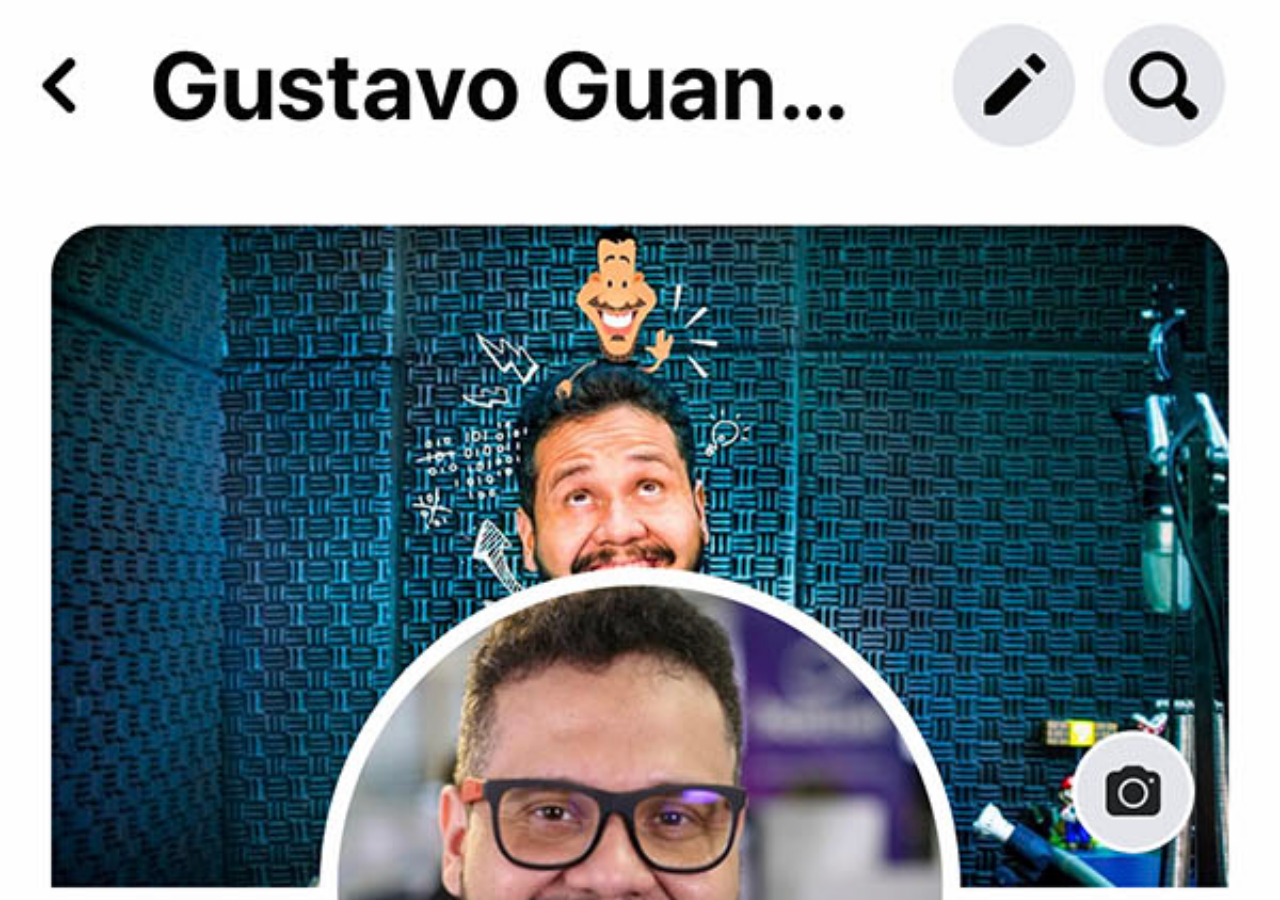
==== facebook.html @ ce28a298 "update" ====
<!DOCTYPE html>
<html lang="pt-br">
<head>
    <meta charset="UTF-8">
    <meta http-equiv="X-UA-Compatible" content="IE=edge">
    <meta name="viewport" content="width=device-width, initial-scale=1.0">
    <title>Home</title>
    <style>

    *{
        margin: 0;
        padding: 0;
    }

    body{
        width: 100vw;
        height: 100vh;
        background: black url('IMG/tela-facebook.jpg') no-repeat top center;
        background-size: cover;
    }

    </style>
</head>
<body>
    
</body>
</html>
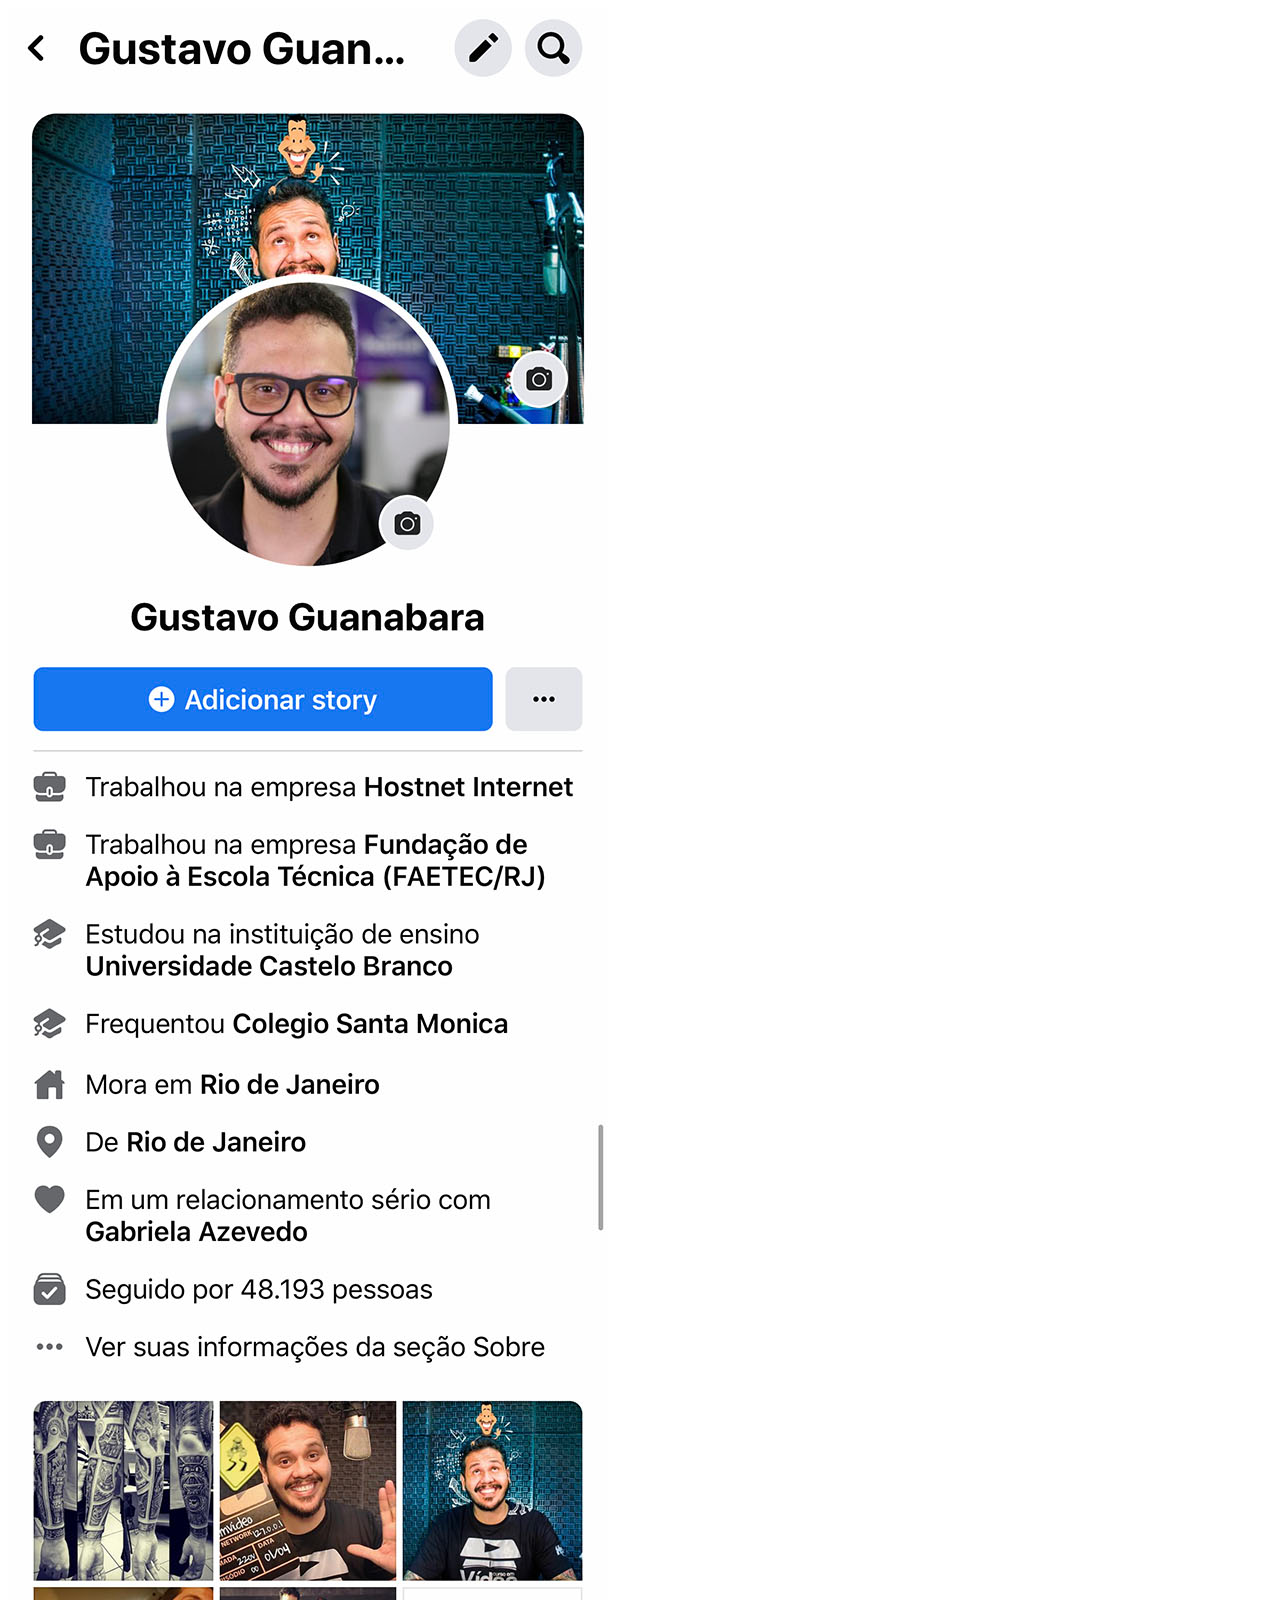
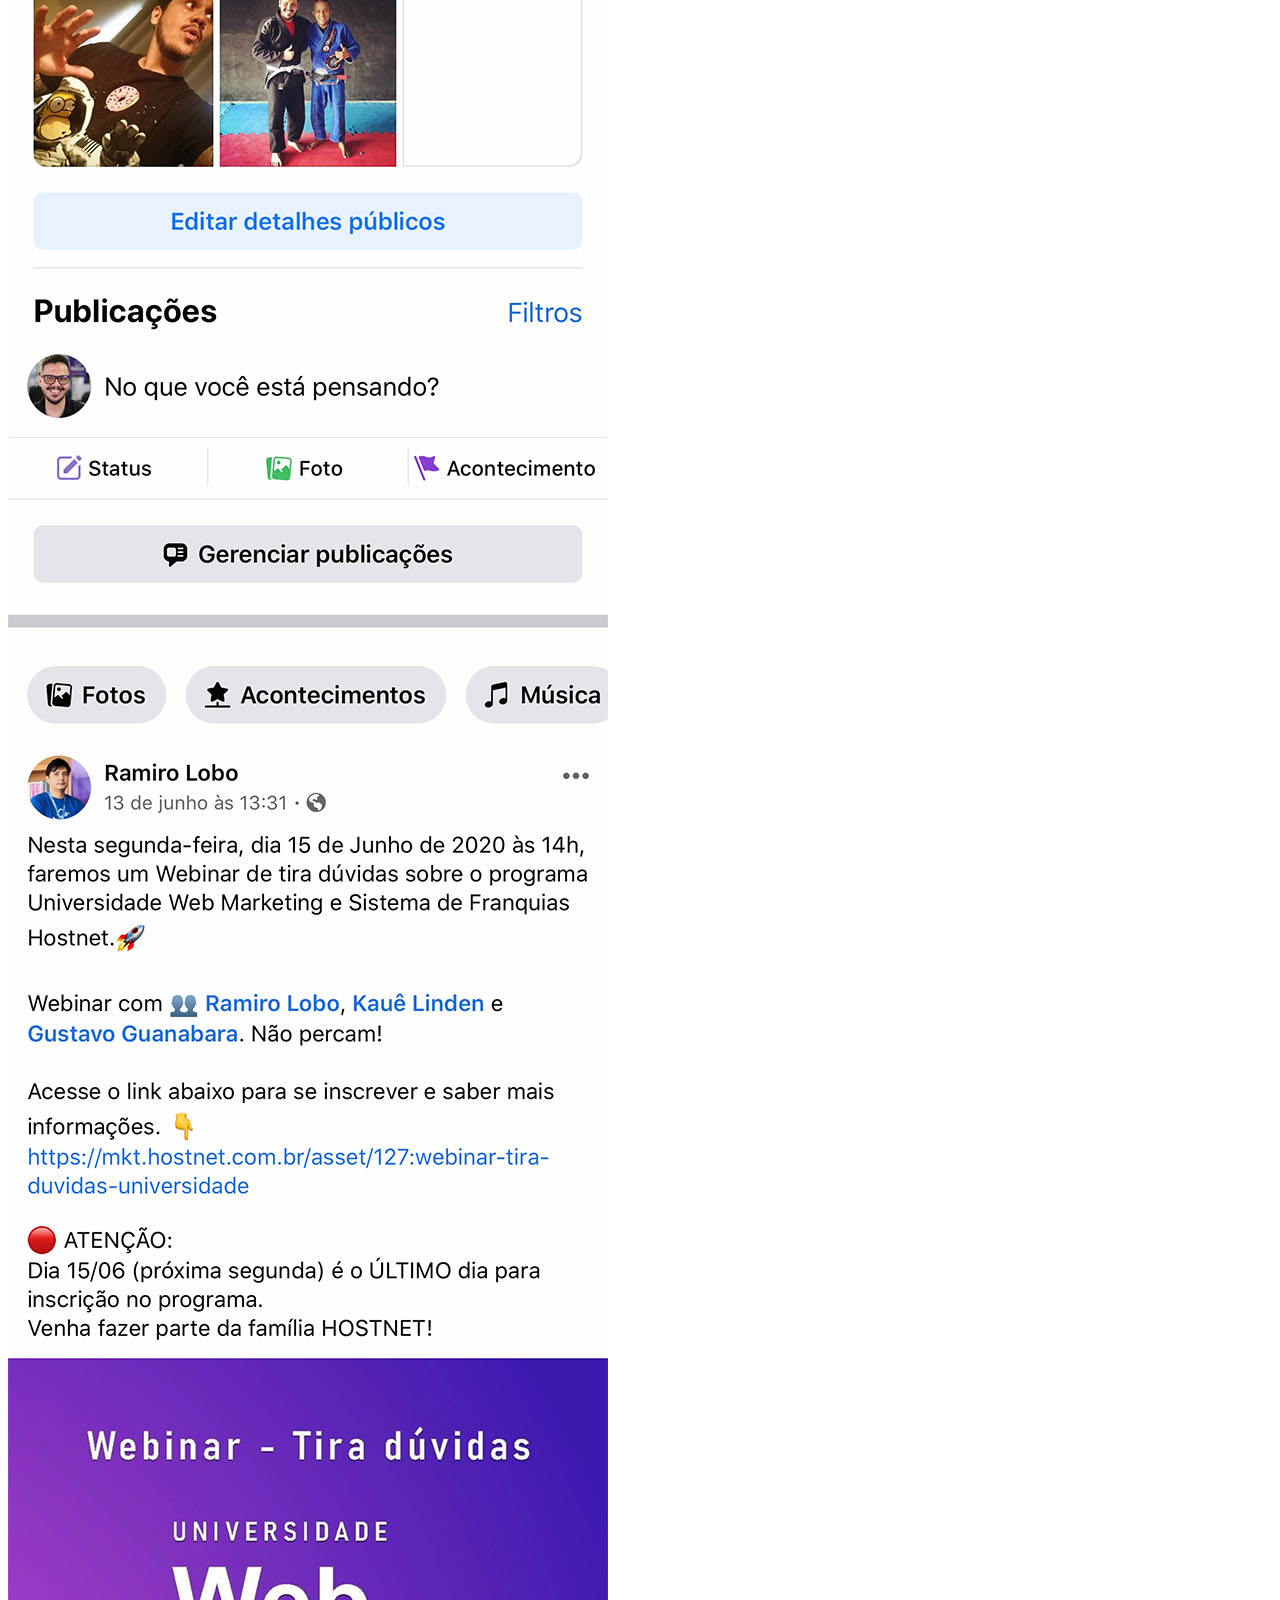
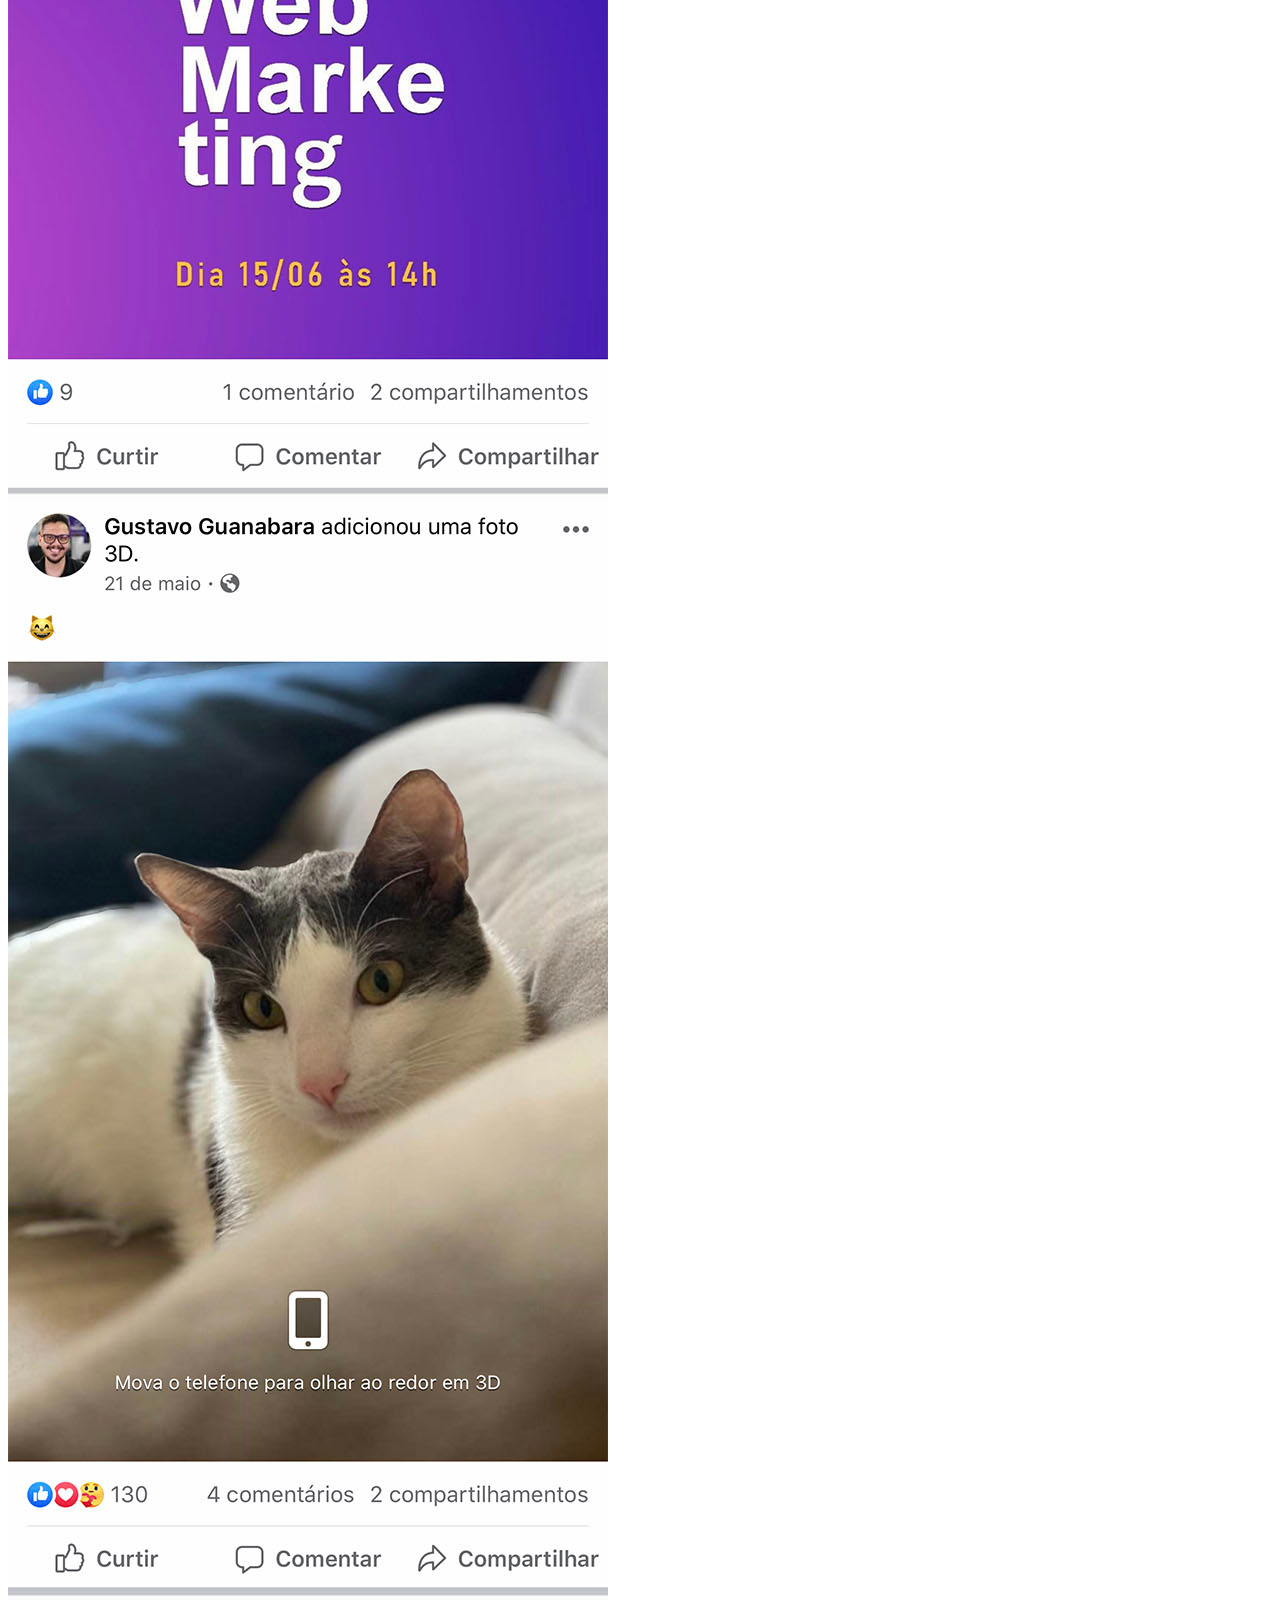
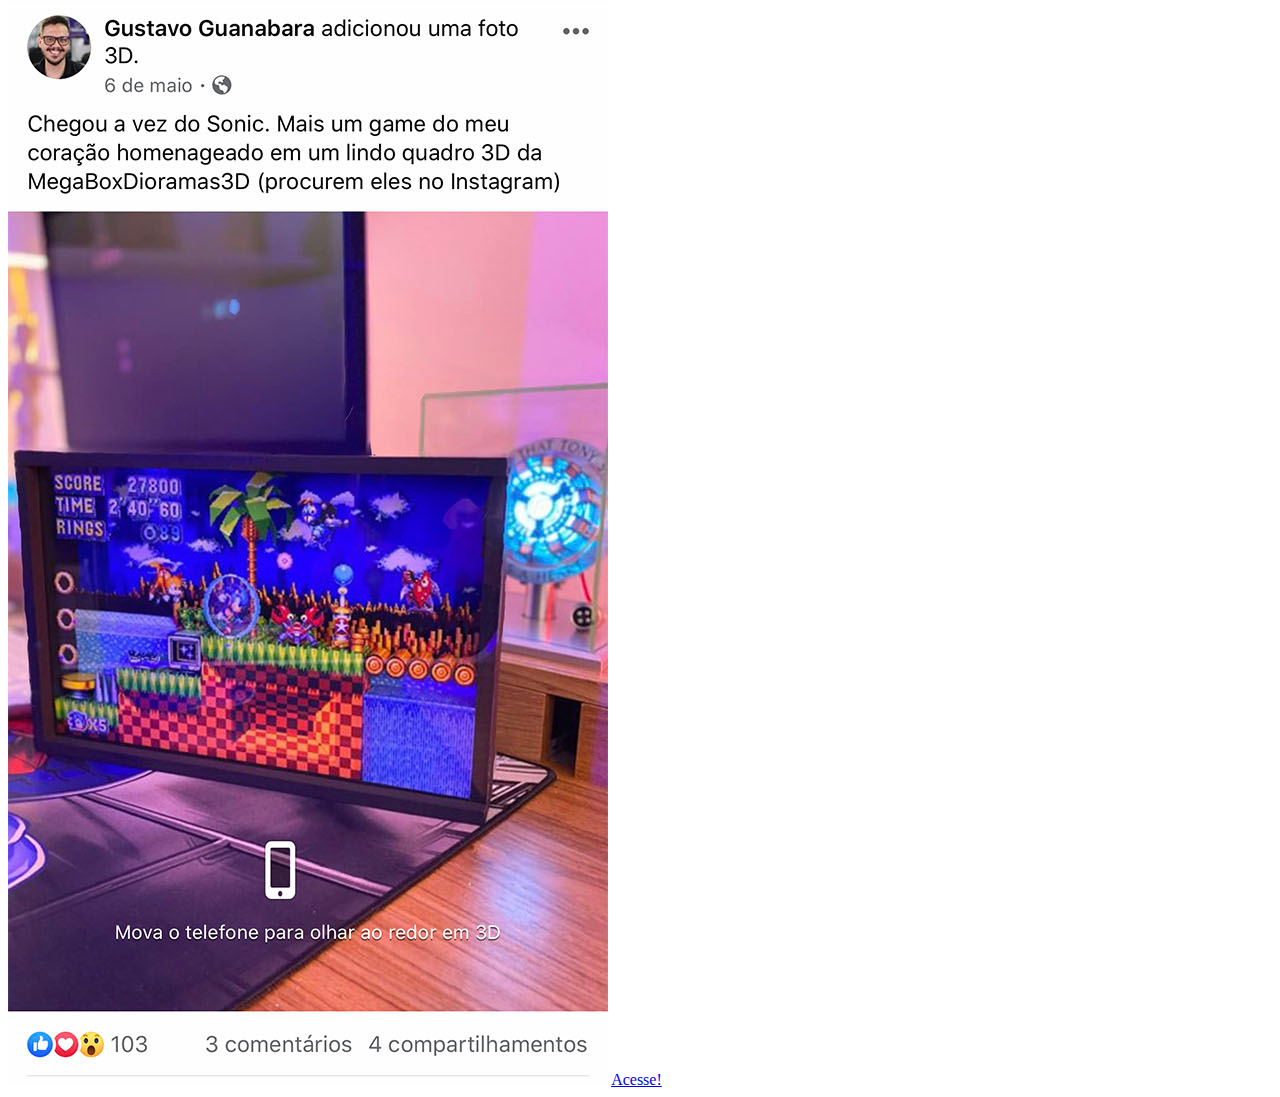
==== commit 8c5db3bd: "UPDATE" ====
--- a/facebook.html
+++ b/facebook.html
@@ -5,23 +5,10 @@
     <meta http-equiv="X-UA-Compatible" content="IE=edge">
     <meta name="viewport" content="width=device-width, initial-scale=1.0">
     <title>Home</title>
-    <style>
-
-    *{
-        margin: 0;
-        padding: 0;
-    }
-
-    body{
-        width: 100vw;
-        height: 100vh;
-        background: black url('IMG/tela-facebook.jpg') no-repeat top center;
-        background-size: cover;
-    }
-
-    </style>
+    <link rel="stylesheet" href="css/social.css">
 </head>
 <body>
-    
+    <img src="IMG/tela-facebook.jpg" alt="">
+    <a href="https://fb.com/maxthexus" target="_blank">Acesse!</a>
 </body>
 </html>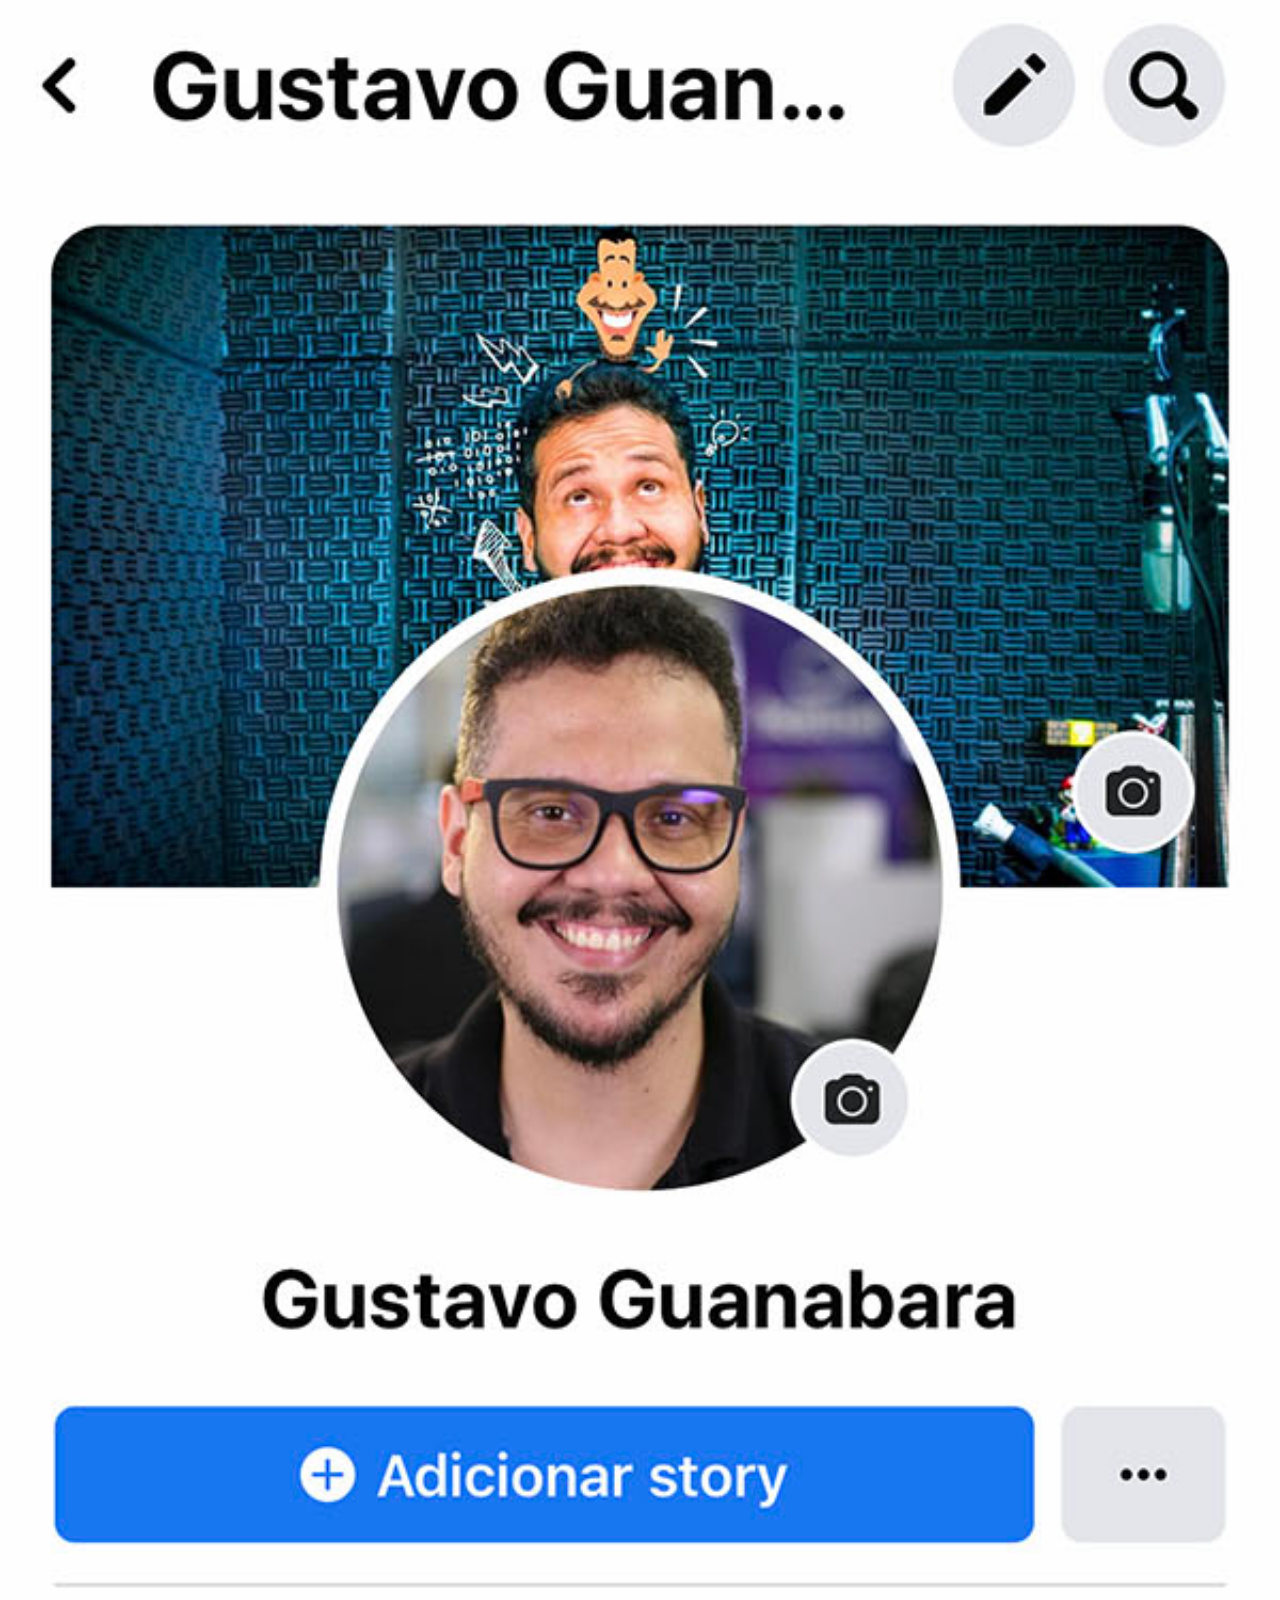
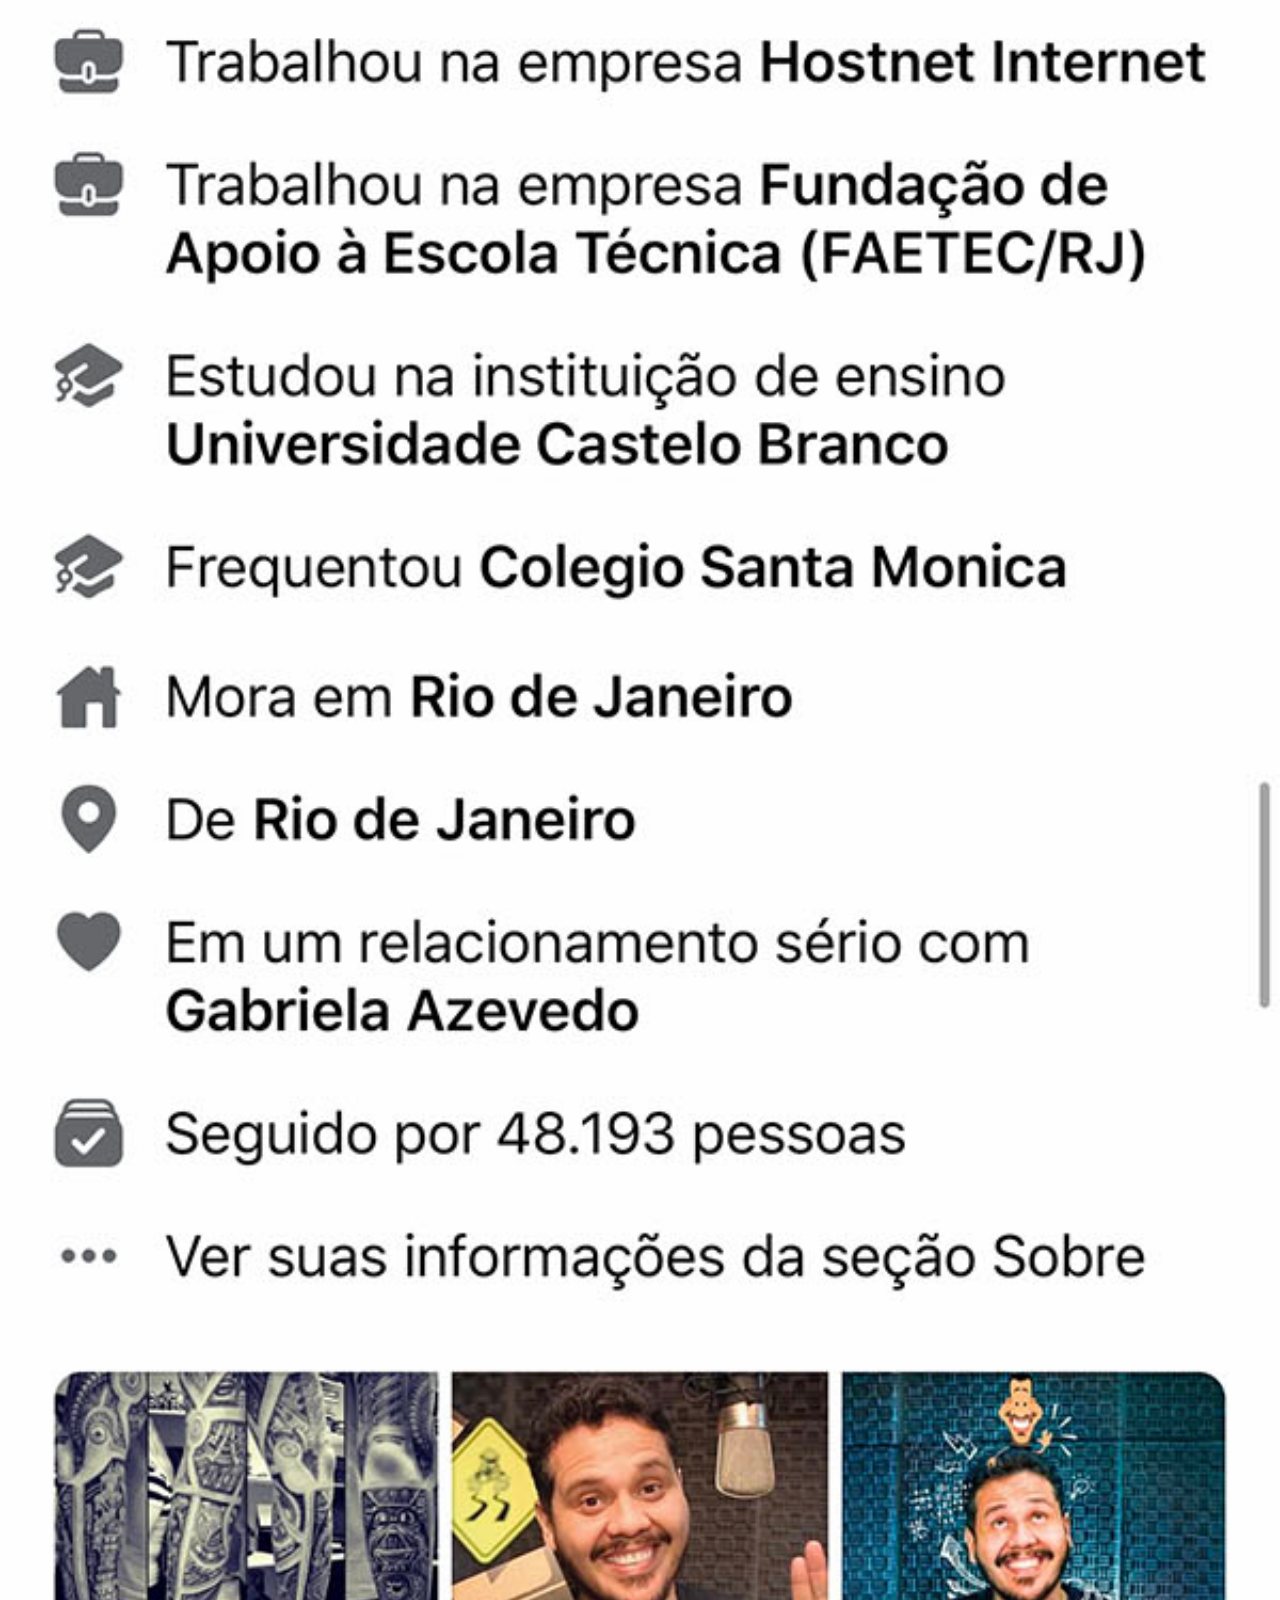
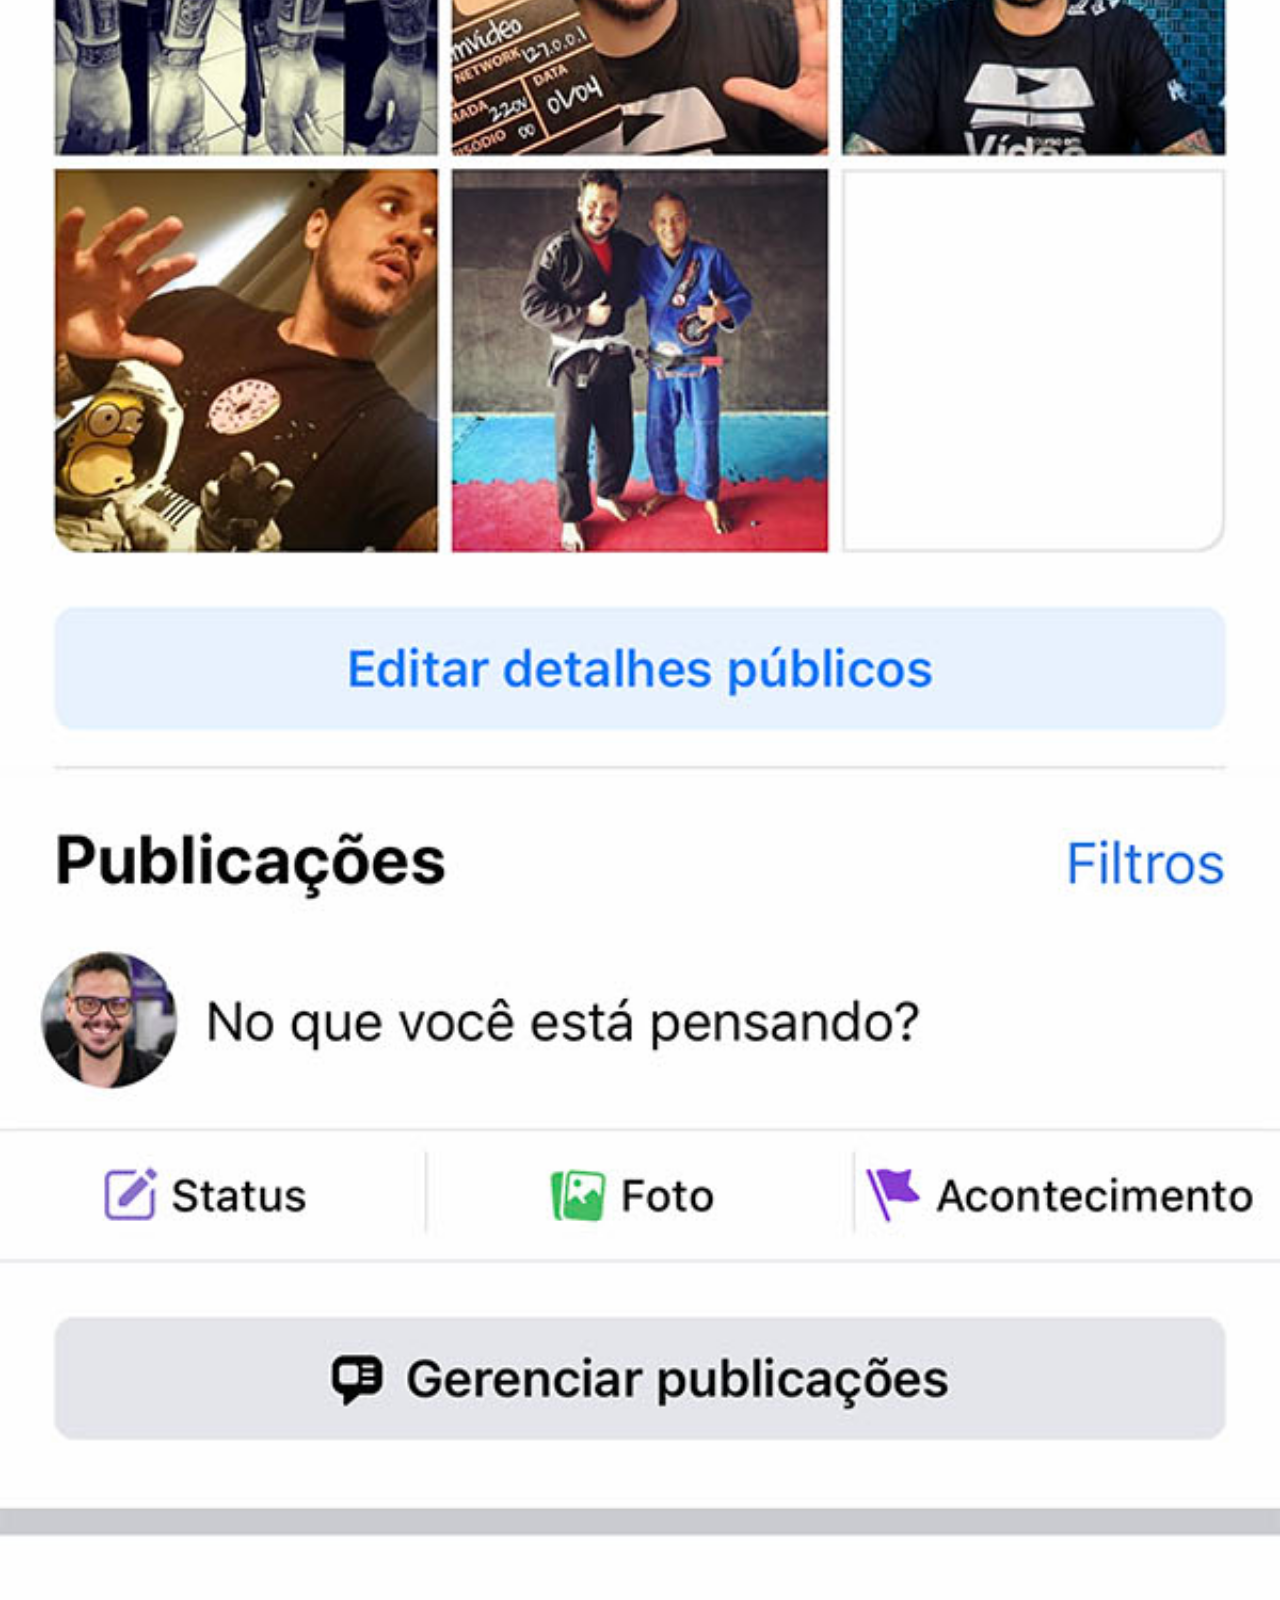
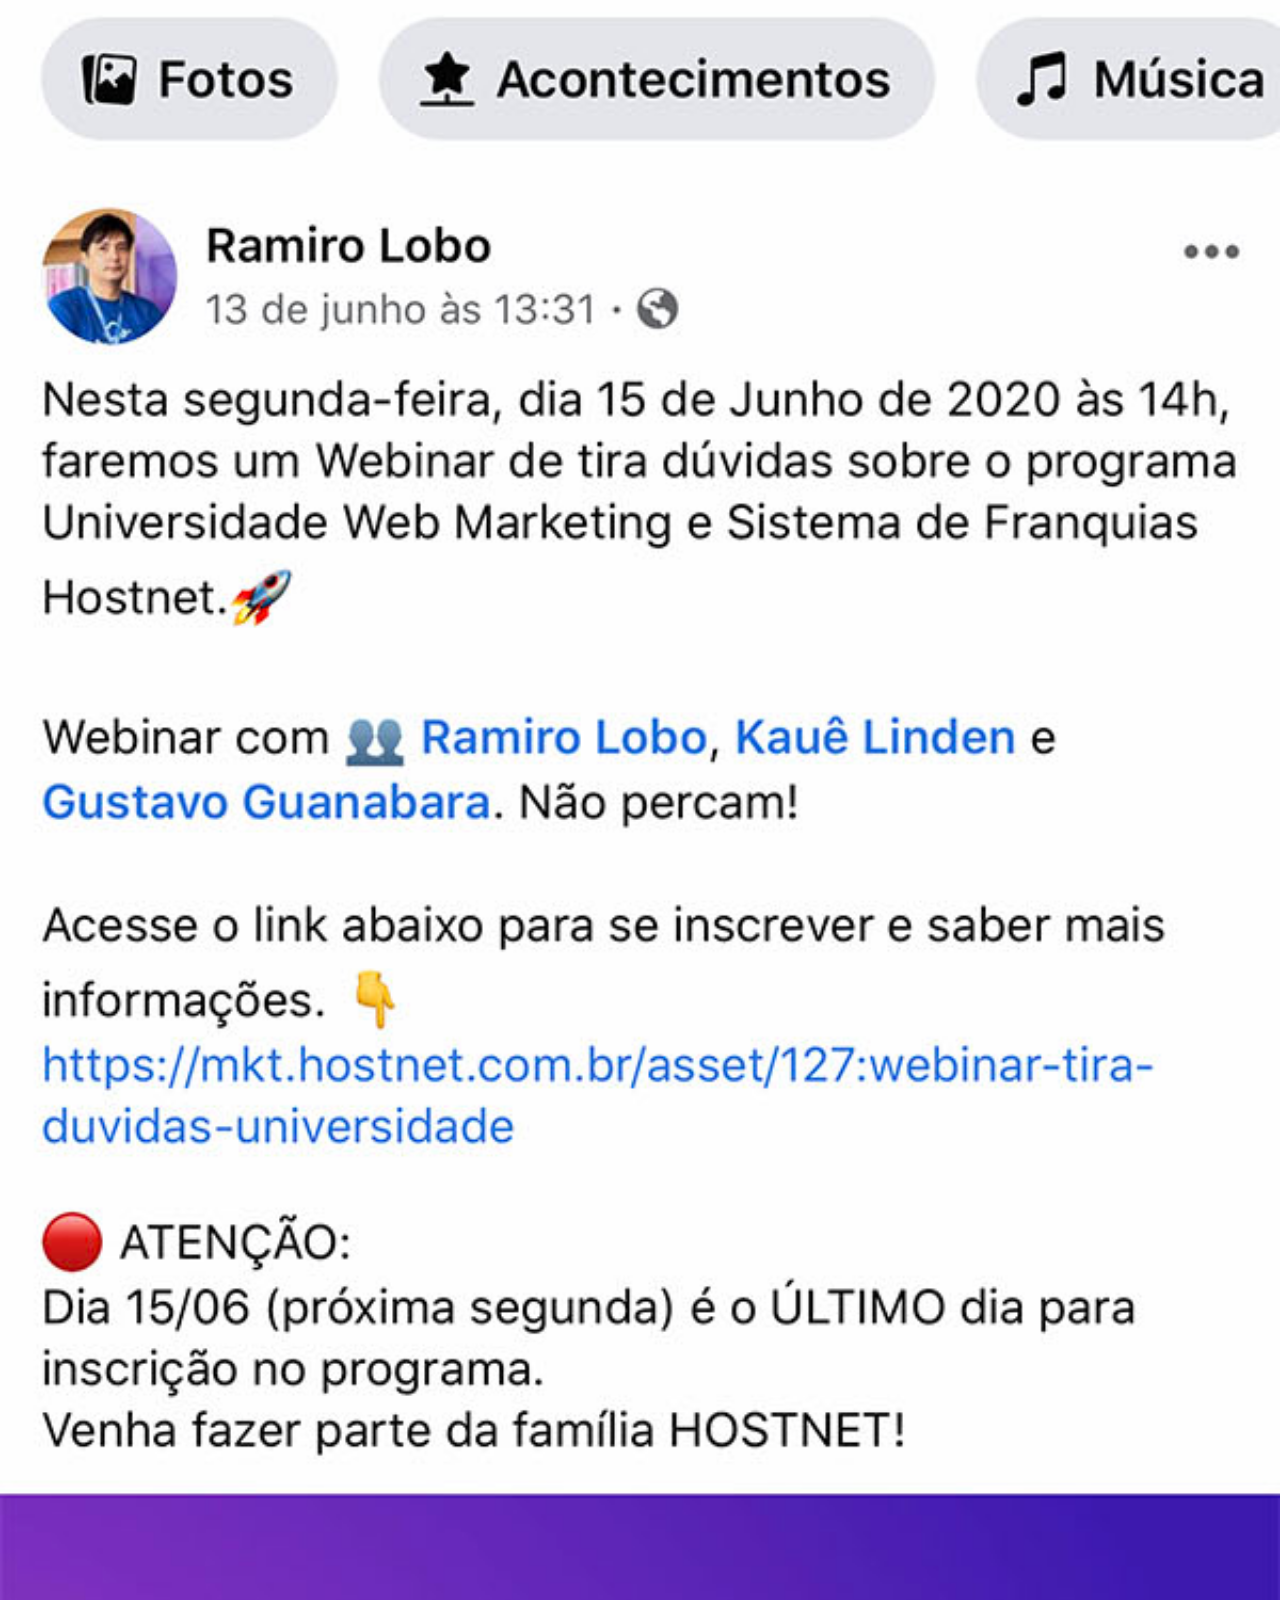
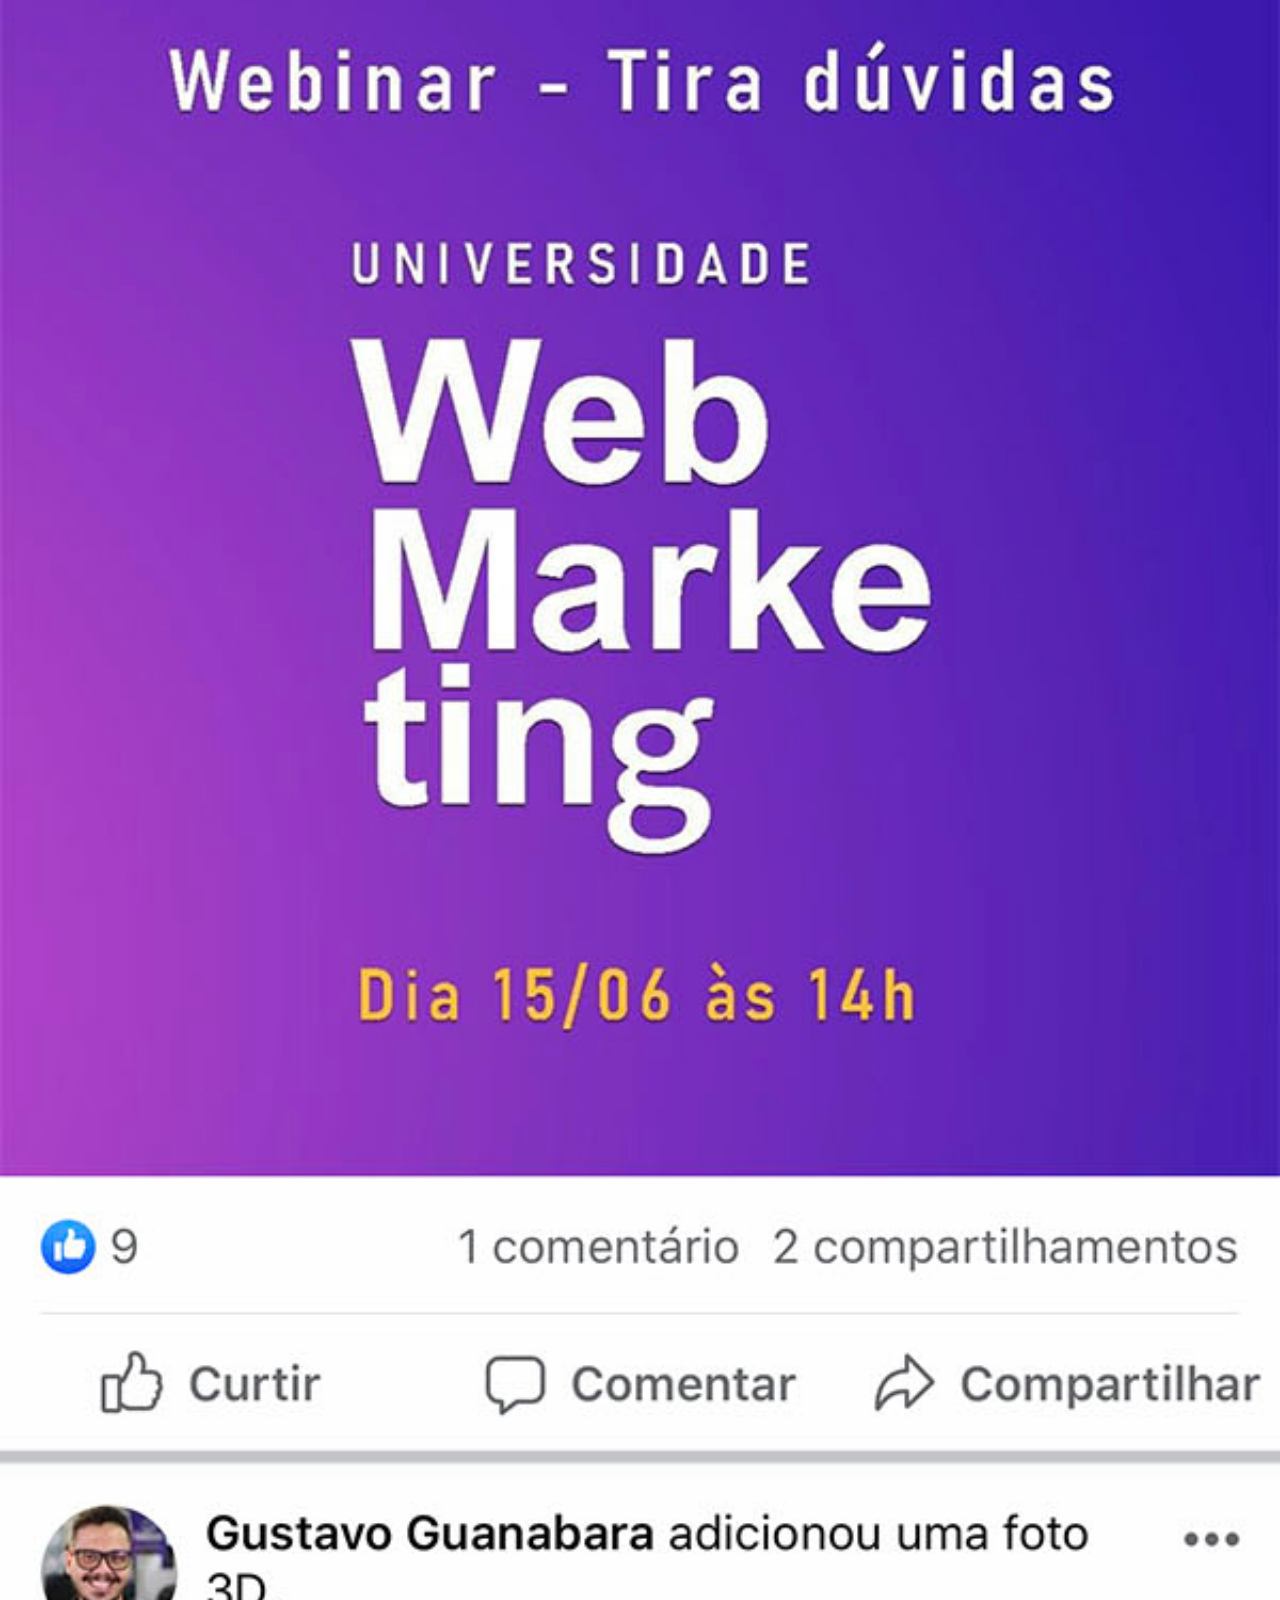
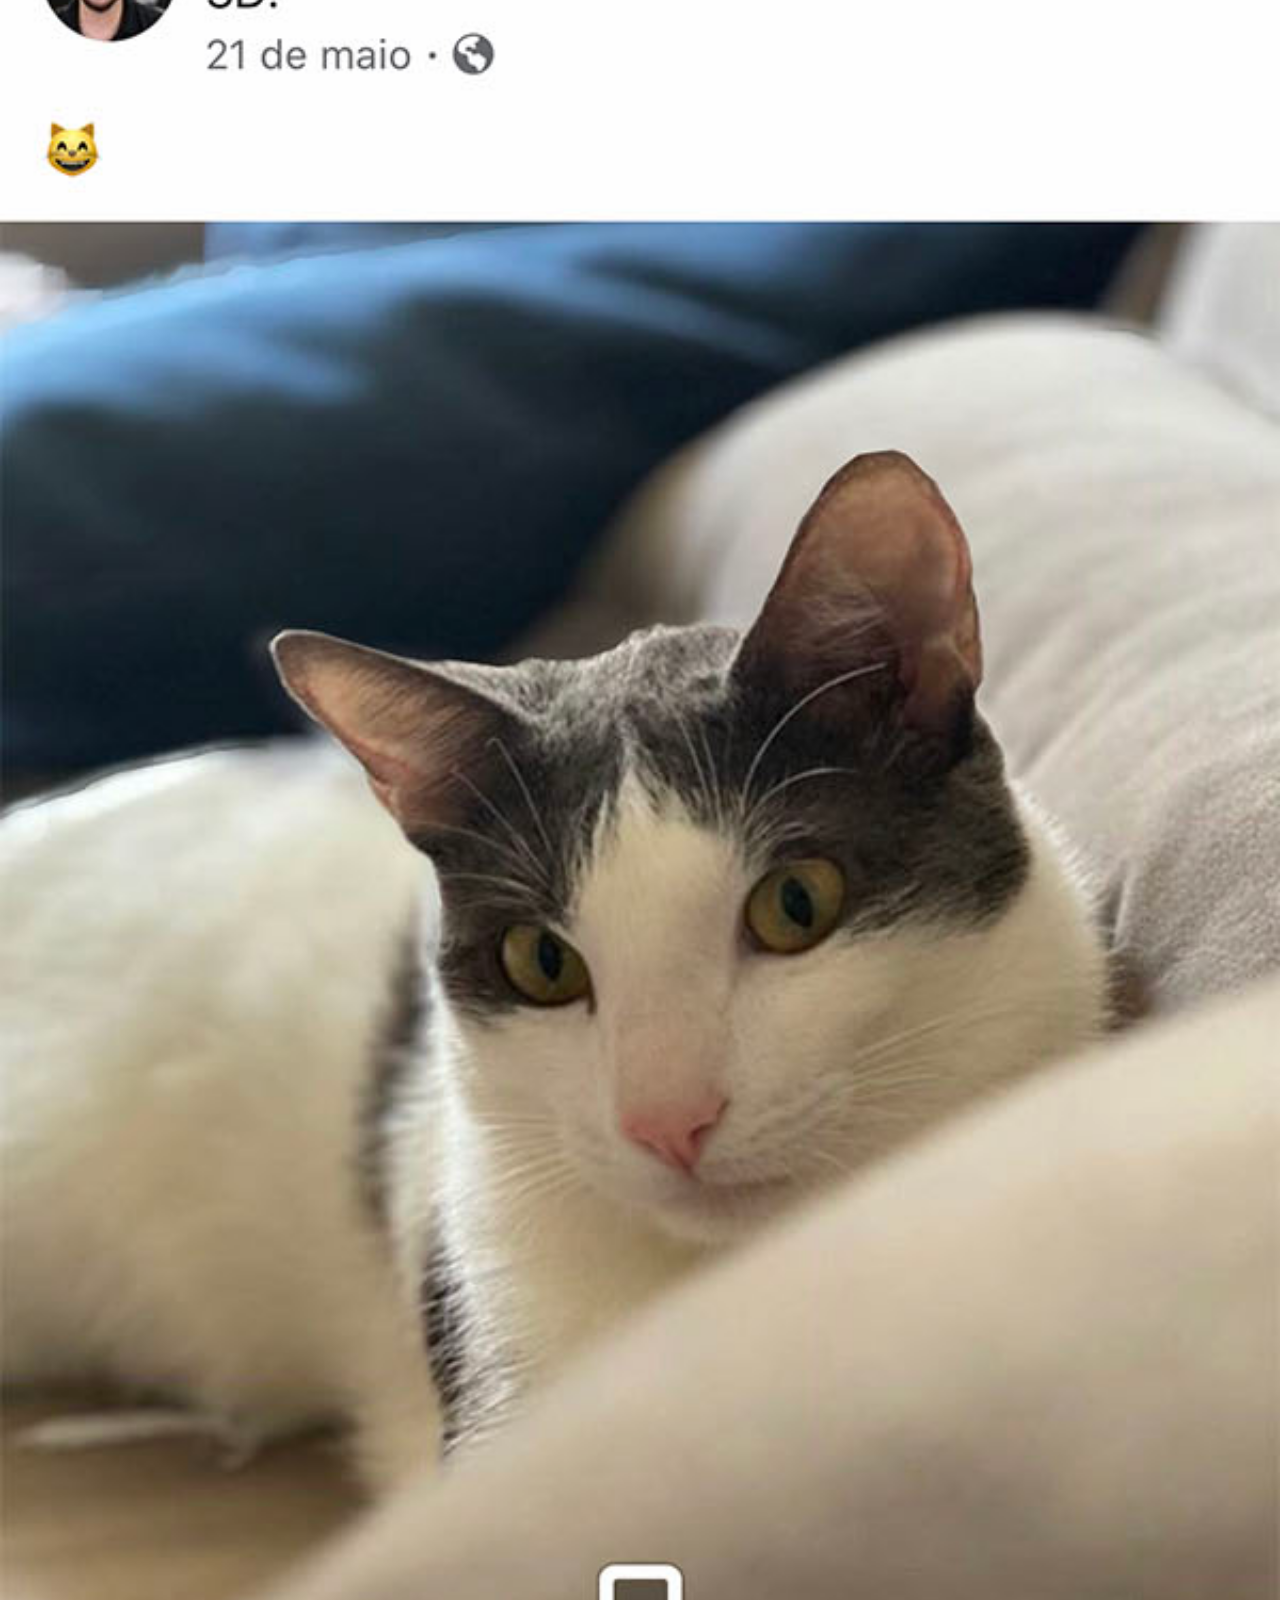
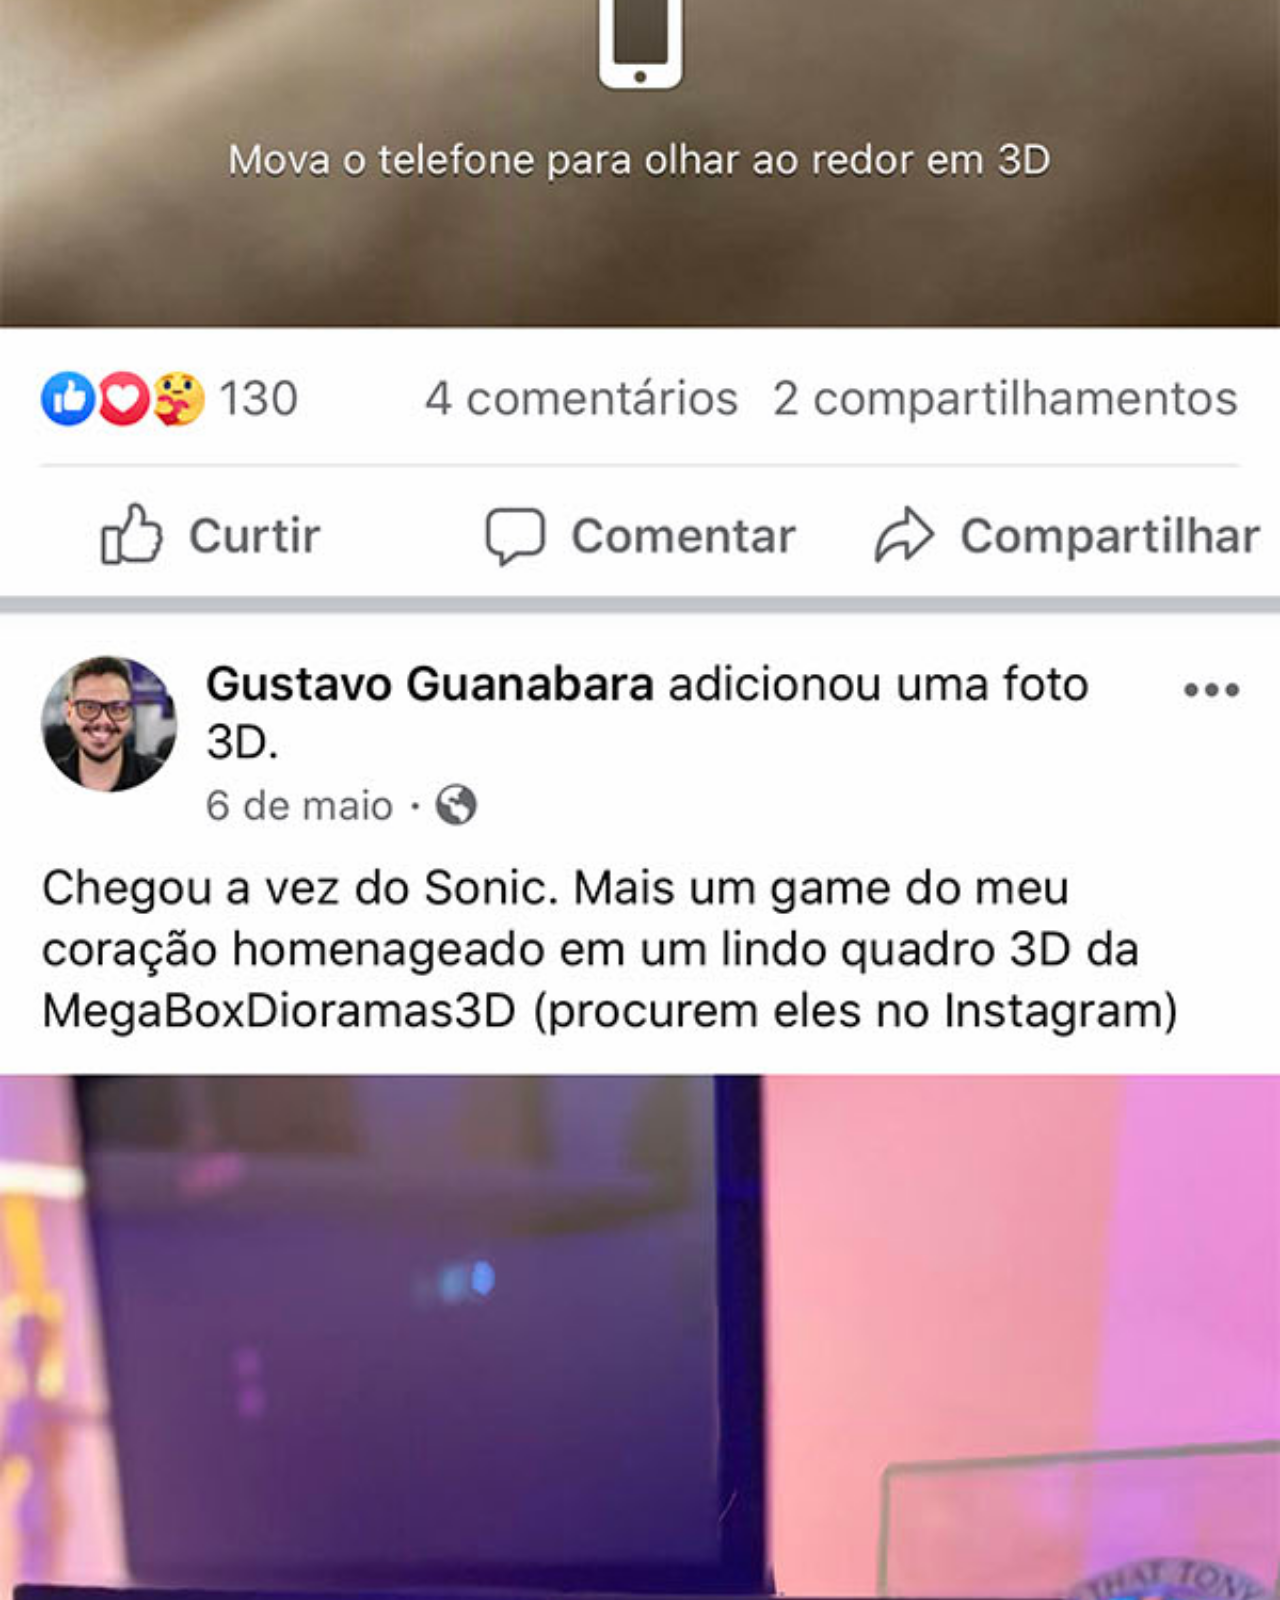
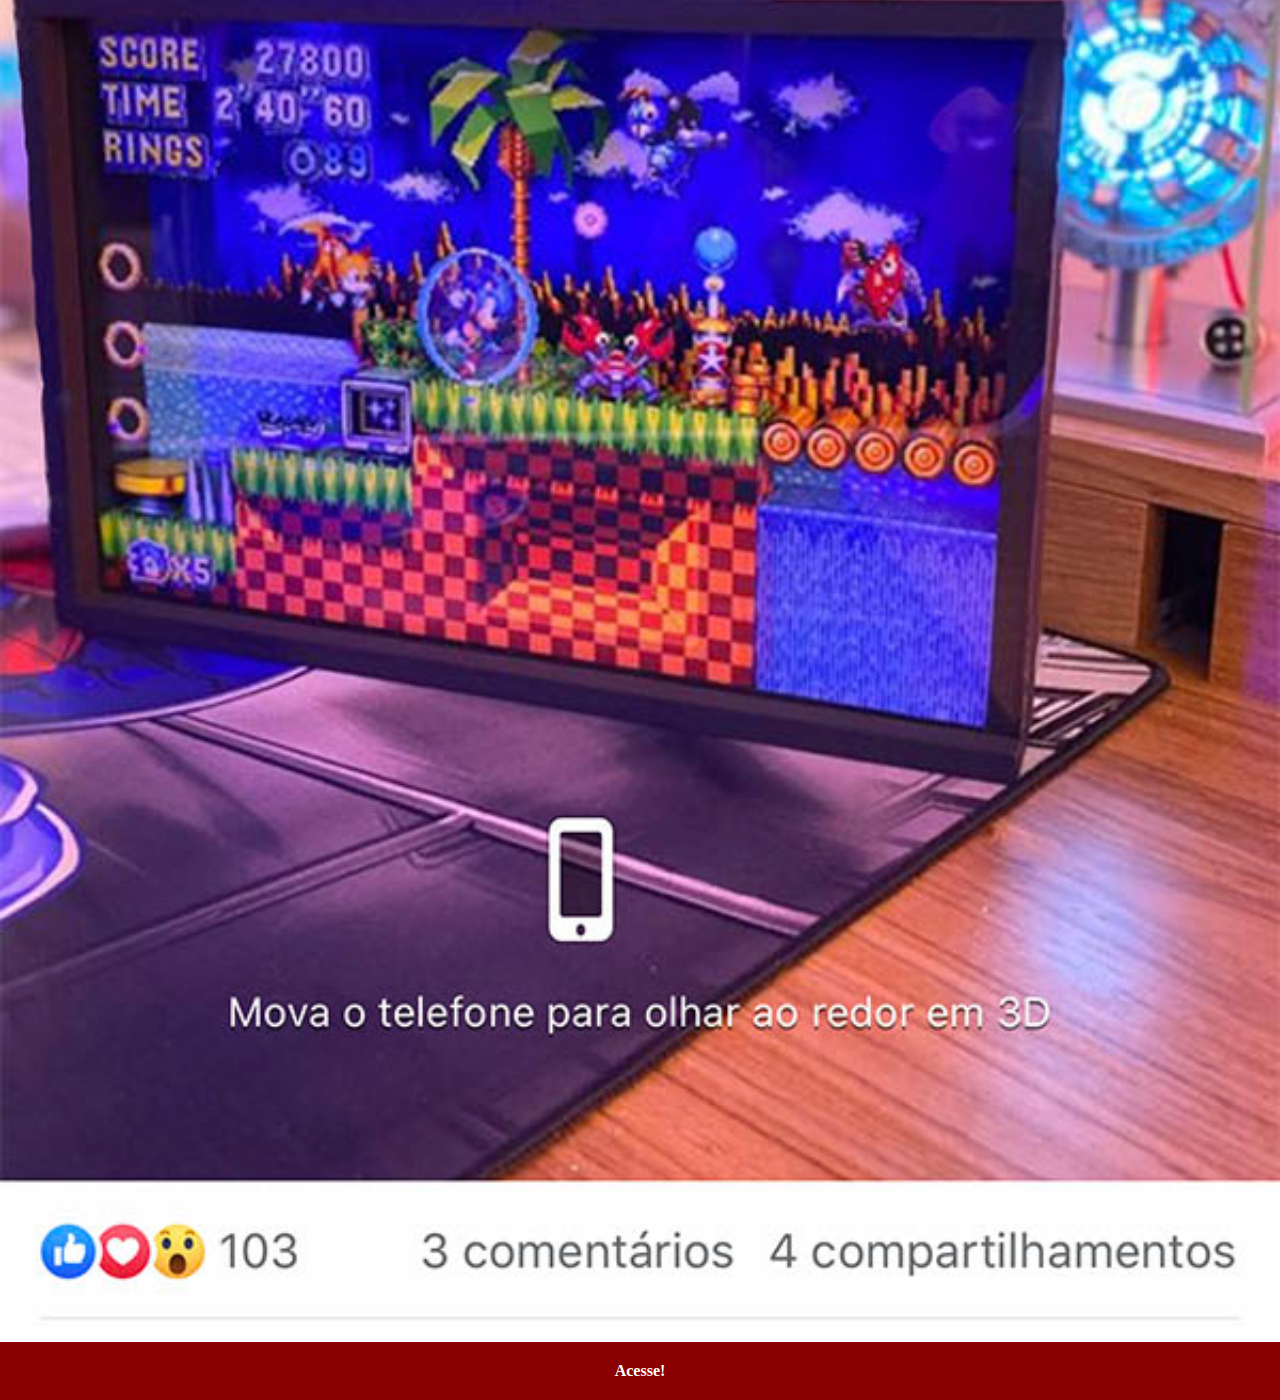
==== commit d2b65de7: "UPDATE" ====
--- a/facebook.html
+++ b/facebook.html
@@ -5,7 +5,7 @@
     <meta http-equiv="X-UA-Compatible" content="IE=edge">
     <meta name="viewport" content="width=device-width, initial-scale=1.0">
     <title>Home</title>
-    <link rel="stylesheet" href="css/social.css">
+    <link rel="stylesheet" href="ESTILOS/social.css">
 </head>
 <body>
     <img src="IMG/tela-facebook.jpg" alt="">
--- a/ESTILOS/social.css
+++ b/ESTILOS/social.css
@@ -0,0 +1,24 @@
+*{
+    margin: 0;
+    padding: 0;
+}
+
+::-webkit-scrollbar{
+    width: 0;
+    height: 0;
+}
+
+img{
+    width: 100vw;
+    
+}
+
+a{
+    display: block;
+    background-color: darkred;
+    color: white;
+    padding: 20px;
+    text-align: center;
+    font-weight: bolder;
+    text-decoration: none;
+}